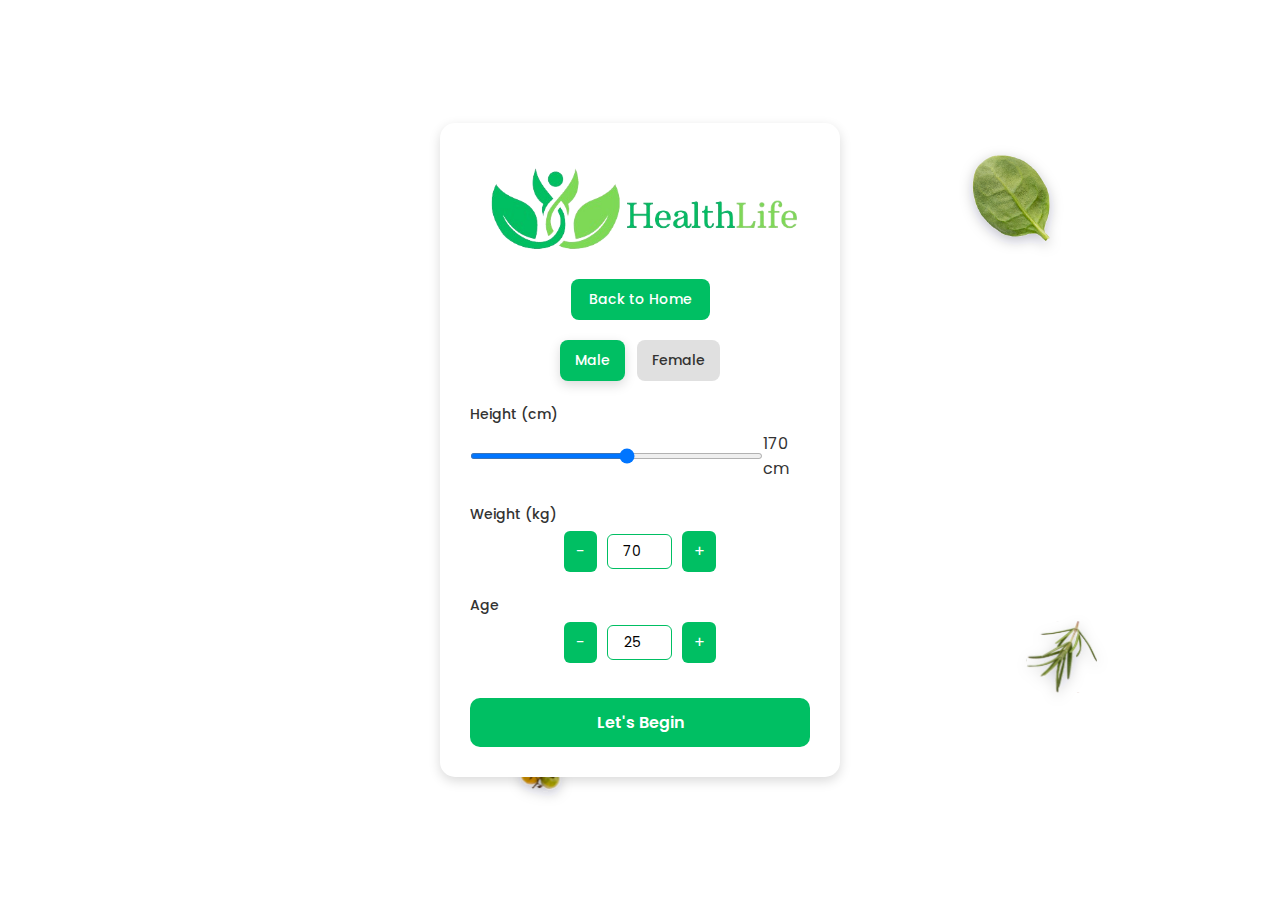
==== BMI/bmi.html @ 0bbf42f5 "first commit" ====
<!DOCTYPE html>
<html lang="en">
<head>
  <meta charset="UTF-8">
  <meta name="viewport" content="width=device-width, initial-scale=1.0">
  <link rel="stylesheet" href="/BMI/bmi.css">
  <link rel="shortcut icon" href="/Assets/Favicon.png" type="image/x-icon">
  <title>HealthLife | Bmi</title>
</head>
<body>
  <div class="container" id="calculatorPage">
    
    <img src="/Assets/Logo.png" alt="logo" class="title">
    <a href="/index.html"><button class="home-btn">Back to Home</button></a>

    <div class="gender-selector">
        <button id="male" class="gender-btn active" onclick="selectGender('male')">Male</button>
        <button id="female" class="gender-btn" onclick="selectGender('female')">Female</button>
    </div>
    
    <div class="input-group">
        <label for="height">Height (cm)</label>
        <div class="slider-container">
            <input type="range" id="height" min="100" max="230" value="170" step="1" oninput="updateHeight()">
            <span id="heightValue">170 cm</span>
        </div>
    </div>

    <div class="input-group">
        <label for="weight">Weight (kg)</label>
        <div class="number-input">
            <button class="adjust-btn" onclick="adjustWeight(-1)">-</button>
            <input type="number" id="weight" value="70">
            <button class="adjust-btn" onclick="adjustWeight(1)">+</button>
        </div>
    </div>

    <div class="input-group">
        <label for="age">Age</label>
        <div class="number-input">
            <button class="adjust-btn" onclick="adjustAge(-1)">-</button>
            <input type="number" id="age" value="25">
            <button class="adjust-btn" onclick="adjustAge(1)">+</button>
        </div>
    </div>

    <button class="calculate-btn" onclick="calculateBMI()">Let's Begin</button>
</div>

<div class="result-container" id="resultPage">
    <h2>BMI Results</h2>
    <div class="bmi-circle">
        <p id="bmiValue">--</p>
    </div>
    <p id="bmiCategory">--</p>
    <button class="back-btn" onclick="goBack()">Back</button>
</div>
</section>
<script src="/BMI/bmi.js"></script>
</body>
</html>
---- BMI/bmi.css ----
@import url("https://fonts.googleapis.com/css2?family=Poppins:wght@300;400;600&display=swap");

:root {
  --primary-color: #00bf63;
  --secondary-color: #7ed957;
  --text-color: #333;
  --bg-light: #f9f9f9;
  --bg-white: #ffffff;
  --shadow: 0 4px 12px rgba(0, 0, 0, 0.15);
}

* {
  margin: 0;
  padding: 0;
  box-sizing: border-box;
  font-family: "Poppins", sans-serif;
}

body {
  background-image: url("/Assets/Background.svg");
  background-size: cover;
  background-position: center;
  color: var(--text-color);
  display: flex;
  justify-content: center;
  align-items: center;
  height: 100vh;
  padding: 15px;
}

.container,
.result-container {
  background: var(--bg-white);
  padding: 30px;
  border-radius: 15px;
  box-shadow: var(--shadow);
  text-align: center;
  max-width: 400px;
  width: 90%;
  transition: all 0.3s ease-in-out;
}

.container:hover {
  transform: scale(1.02);
}

.title {
  width: 100%;
  height: auto;
}

.home-btn {
  background: var(--primary-color);
  color: white;
  padding: 10px 18px;
  font-size: 14px;
  border: none;
  border-radius: 8px;
  cursor: pointer;
  font-weight: 500;
  transition: 0.3s;
  margin-bottom: 20px;
}

.home-btn:hover {
  background: var(--secondary-color);
  transform: translateY(-2px);
}

.gender-selector {
  display: flex;
  justify-content: center;
  gap: 12px;
  margin-bottom: 20px;
}

.gender-btn {
  padding: 10px 15px;
  border: none;
  border-radius: 8px;
  cursor: pointer;
  font-size: 14px;
  font-weight: 500;
  background: #e0e0e0;
  color: var(--text-color);
  transition: all 0.3s ease-in-out;
}

.gender-btn:hover,
.gender-btn.active {
  background: var(--primary-color);
  color: white;
  box-shadow: var(--shadow);
}

.input-group {
  margin-bottom: 20px;
  text-align: left;
}

label {
  font-size: 14px;
  font-weight: 500;
  color: var(--text-color);
}

.number-input {
  display: flex;
  align-items: center;
  justify-content: center;
  gap: 10px;
  margin-top: 5px;
}

.adjust-btn {
  background: var(--primary-color);
  color: white;
  border: none;
  padding: 8px 12px;
  font-size: 16px;
  cursor: pointer;
  border-radius: 6px;
  transition: 0.3s;
}

.adjust-btn:hover {
  background: var(--secondary-color);
  transform: scale(1.1);
}

input[type="number"] {
  width: 65px;
  text-align: center;
  font-size: 14px;
  padding: 6px;
  border: 1px solid var(--primary-color);
  border-radius: 6px;
  outline: none;
}

.slider-container {
  display: flex;
  align-items: center;
  justify-content: space-between;
  width: 100%;
  margin-top: 5px;
}

input[type="range"] {
  width: 100%;
  height: 6px;
  border-radius: 5px;
  background: linear-gradient(to right, var(--primary-color) 50%, #ccc 50%);
  outline: none;
  transition: background 0.15s;
}

input[type="range"]::-webkit-slider-thumb {
  -webkit-appearance: none;
  width: 18px;
  height: 18px;
  background: var(--primary-color);
  border-radius: 50%;
  cursor: pointer;
}

.calculate-btn {
  background: var(--primary-color);
  color: white;
  padding: 12px;
  font-size: 16px;
  border: none;
  border-radius: 10px;
  cursor: pointer;
  width: 100%;
  font-weight: 600;
  transition: 0.3s;
  margin-top: 15px;
}

.calculate-btn:hover {
  background: var(--secondary-color);
  transform: scale(1.05);
}

.result-container {
  display: none;
  text-align: center;
}

.bmi-circle {
  width: 120px;
  height: 120px;
  border-radius: 50%;
  background: var(--primary-color);
  display: flex;
  align-items: center;
  justify-content: center;
  color: white;
  font-size: 24px;
  font-weight: bold;
  margin: 20px auto;
  box-shadow: var(--shadow);
  transition: transform 0.3s ease-in-out;
}

.bmi-circle:hover {
  transform: rotate(10deg);
}

.bmi-status {
  font-size: 16px;
  font-weight: bold;
  margin-top: 10px;
  text-transform: uppercase;
  color: var(--text-color);
}

.back-btn {
  background: var(--primary-color);
  color: white;
  padding: 10px;
  font-size: 14px;
  border: none;
  border-radius: 8px;
  cursor: pointer;
  width: 100%;
  font-weight: 500;
  transition: 0.3s;
  margin-top: 15px;
}

.back-btn:hover {
  background: var(--secondary-color);
  transform: translateY(-2px);
}

@media (max-width: 480px) {
  .container,
  .result-container {
    padding: 20px;
  }

  .gender-selector {
    flex-direction: column;
    gap: 8px;
  }

  .gender-btn {
    width: 100%;
  }
}
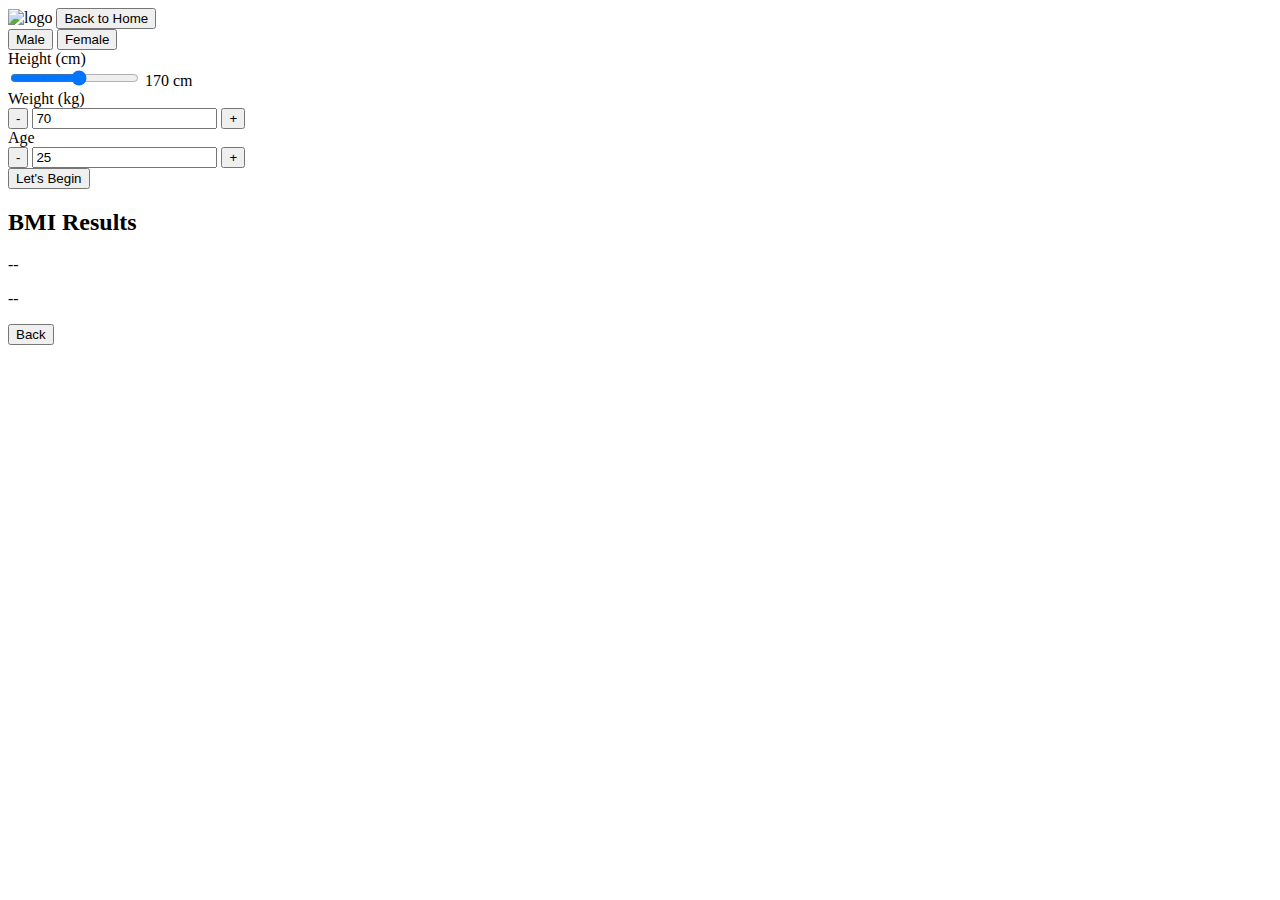
==== commit bb24a800: "firstt" ====
--- a/BMI/bmi.html
+++ b/BMI/bmi.html
@@ -3,15 +3,15 @@
 <head>
   <meta charset="UTF-8">
   <meta name="viewport" content="width=device-width, initial-scale=1.0">
-  <link rel="stylesheet" href="/BMI/bmi.css">
-  <link rel="shortcut icon" href="/Assets/Favicon.png" type="image/x-icon">
+  <link rel="stylesheet" href="BMI/bmi.css">
+  <link rel="shortcut icon" href="Assets/Favicon.png" type="image/x-icon">
   <title>HealthLife | Bmi</title>
 </head>
 <body>
   <div class="container" id="calculatorPage">
     
-    <img src="/Assets/Logo.png" alt="logo" class="title">
-    <a href="/index.html"><button class="home-btn">Back to Home</button></a>
+    <img src="Assets/Logo.png" alt="logo" class="title">
+    <a href="index.html"><button class="home-btn">Back to Home</button></a>
 
     <div class="gender-selector">
         <button id="male" class="gender-btn active" onclick="selectGender('male')">Male</button>
@@ -56,6 +56,6 @@
     <button class="back-btn" onclick="goBack()">Back</button>
 </div>
 </section>
-<script src="/BMI/bmi.js"></script>
+<script src="BMI/bmi.js"></script>
 </body>
 </html>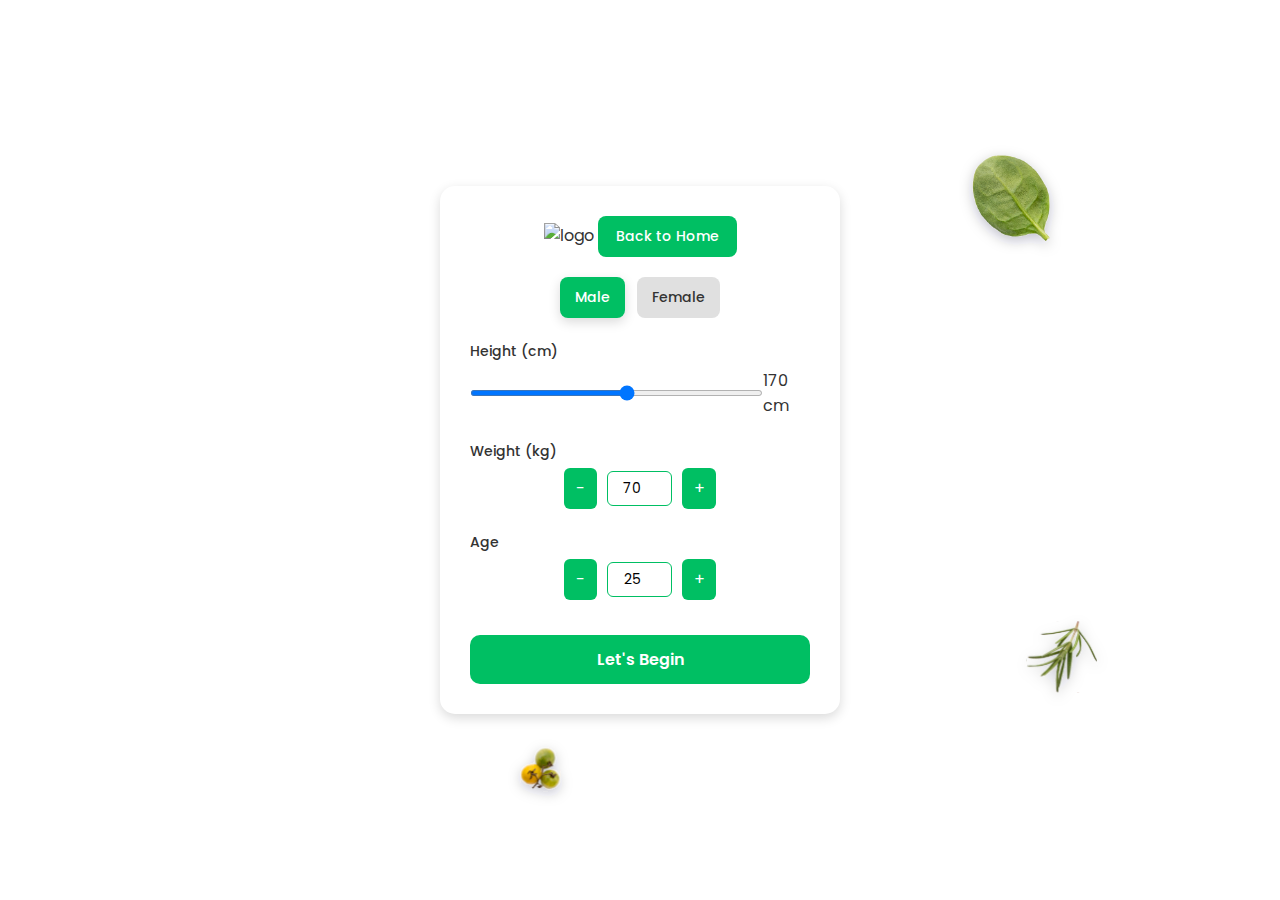
==== commit f7e89a32: "lastbro" ====
--- a/BMI/bmi.html
+++ b/BMI/bmi.html
@@ -3,7 +3,7 @@
 <head>
   <meta charset="UTF-8">
   <meta name="viewport" content="width=device-width, initial-scale=1.0">
-  <link rel="stylesheet" href="BMI/bmi.css">
+  <link rel="stylesheet" href="/BMI/bmi.css">
   <link rel="shortcut icon" href="Assets/Favicon.png" type="image/x-icon">
   <title>HealthLife | Bmi</title>
 </head>
@@ -56,6 +56,6 @@
     <button class="back-btn" onclick="goBack()">Back</button>
 </div>
 </section>
-<script src="BMI/bmi.js"></script>
+<script src="/BMI/bmi.js"></script>
 </body>
 </html>--- a/BMI/bmi.css
+++ b/BMI/bmi.css
@@ -0,0 +1,252 @@
+@import url("https://fonts.googleapis.com/css2?family=Poppins:wght@300;400;600&display=swap");
+
+:root {
+  --primary-color: #00bf63;
+  --secondary-color: #7ed957;
+  --text-color: #333;
+  --bg-light: #f9f9f9;
+  --bg-white: #ffffff;
+  --shadow: 0 4px 12px rgba(0, 0, 0, 0.15);
+}
+
+* {
+  margin: 0;
+  padding: 0;
+  box-sizing: border-box;
+  font-family: "Poppins", sans-serif;
+}
+
+body {
+  background-image: url("/Assets/Background.svg");
+  background-size: cover;
+  background-position: center;
+  color: var(--text-color);
+  display: flex;
+  justify-content: center;
+  align-items: center;
+  height: 100vh;
+  padding: 15px;
+}
+
+.container,
+.result-container {
+  background: var(--bg-white);
+  padding: 30px;
+  border-radius: 15px;
+  box-shadow: var(--shadow);
+  text-align: center;
+  max-width: 400px;
+  width: 90%;
+  transition: all 0.3s ease-in-out;
+}
+
+.container:hover {
+  transform: scale(1.02);
+}
+
+.title {
+  width: 100%;
+  height: auto;
+}
+
+.home-btn {
+  background: var(--primary-color);
+  color: white;
+  padding: 10px 18px;
+  font-size: 14px;
+  border: none;
+  border-radius: 8px;
+  cursor: pointer;
+  font-weight: 500;
+  transition: 0.3s;
+  margin-bottom: 20px;
+}
+
+.home-btn:hover {
+  background: var(--secondary-color);
+  transform: translateY(-2px);
+}
+
+.gender-selector {
+  display: flex;
+  justify-content: center;
+  gap: 12px;
+  margin-bottom: 20px;
+}
+
+.gender-btn {
+  padding: 10px 15px;
+  border: none;
+  border-radius: 8px;
+  cursor: pointer;
+  font-size: 14px;
+  font-weight: 500;
+  background: #e0e0e0;
+  color: var(--text-color);
+  transition: all 0.3s ease-in-out;
+}
+
+.gender-btn:hover,
+.gender-btn.active {
+  background: var(--primary-color);
+  color: white;
+  box-shadow: var(--shadow);
+}
+
+.input-group {
+  margin-bottom: 20px;
+  text-align: left;
+}
+
+label {
+  font-size: 14px;
+  font-weight: 500;
+  color: var(--text-color);
+}
+
+.number-input {
+  display: flex;
+  align-items: center;
+  justify-content: center;
+  gap: 10px;
+  margin-top: 5px;
+}
+
+.adjust-btn {
+  background: var(--primary-color);
+  color: white;
+  border: none;
+  padding: 8px 12px;
+  font-size: 16px;
+  cursor: pointer;
+  border-radius: 6px;
+  transition: 0.3s;
+}
+
+.adjust-btn:hover {
+  background: var(--secondary-color);
+  transform: scale(1.1);
+}
+
+input[type="number"] {
+  width: 65px;
+  text-align: center;
+  font-size: 14px;
+  padding: 6px;
+  border: 1px solid var(--primary-color);
+  border-radius: 6px;
+  outline: none;
+}
+
+.slider-container {
+  display: flex;
+  align-items: center;
+  justify-content: space-between;
+  width: 100%;
+  margin-top: 5px;
+}
+
+input[type="range"] {
+  width: 100%;
+  height: 6px;
+  border-radius: 5px;
+  background: linear-gradient(to right, var(--primary-color) 50%, #ccc 50%);
+  outline: none;
+  transition: background 0.15s;
+}
+
+input[type="range"]::-webkit-slider-thumb {
+  -webkit-appearance: none;
+  width: 18px;
+  height: 18px;
+  background: var(--primary-color);
+  border-radius: 50%;
+  cursor: pointer;
+}
+
+.calculate-btn {
+  background: var(--primary-color);
+  color: white;
+  padding: 12px;
+  font-size: 16px;
+  border: none;
+  border-radius: 10px;
+  cursor: pointer;
+  width: 100%;
+  font-weight: 600;
+  transition: 0.3s;
+  margin-top: 15px;
+}
+
+.calculate-btn:hover {
+  background: var(--secondary-color);
+  transform: scale(1.05);
+}
+
+.result-container {
+  display: none;
+  text-align: center;
+}
+
+.bmi-circle {
+  width: 120px;
+  height: 120px;
+  border-radius: 50%;
+  background: var(--primary-color);
+  display: flex;
+  align-items: center;
+  justify-content: center;
+  color: white;
+  font-size: 24px;
+  font-weight: bold;
+  margin: 20px auto;
+  box-shadow: var(--shadow);
+  transition: transform 0.3s ease-in-out;
+}
+
+.bmi-circle:hover {
+  transform: rotate(10deg);
+}
+
+.bmi-status {
+  font-size: 16px;
+  font-weight: bold;
+  margin-top: 10px;
+  text-transform: uppercase;
+  color: var(--text-color);
+}
+
+.back-btn {
+  background: var(--primary-color);
+  color: white;
+  padding: 10px;
+  font-size: 14px;
+  border: none;
+  border-radius: 8px;
+  cursor: pointer;
+  width: 100%;
+  font-weight: 500;
+  transition: 0.3s;
+  margin-top: 15px;
+}
+
+.back-btn:hover {
+  background: var(--secondary-color);
+  transform: translateY(-2px);
+}
+
+@media (max-width: 480px) {
+  .container,
+  .result-container {
+    padding: 20px;
+  }
+
+  .gender-selector {
+    flex-direction: column;
+    gap: 8px;
+  }
+
+  .gender-btn {
+    width: 100%;
+  }
+}
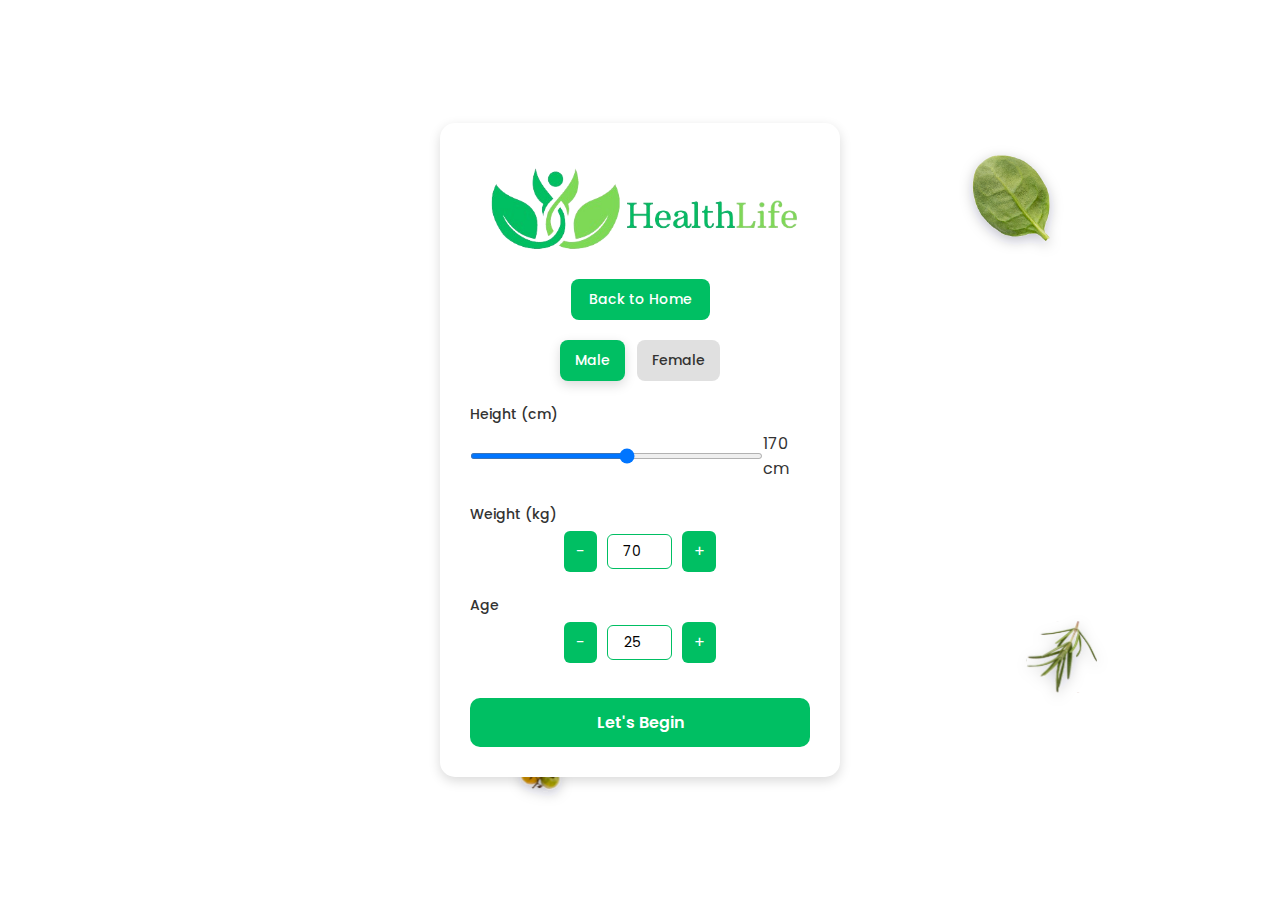
==== commit 985b02d2: "M" ====
--- a/BMI/bmi.html
+++ b/BMI/bmi.html
@@ -4,14 +4,14 @@
   <meta charset="UTF-8">
   <meta name="viewport" content="width=device-width, initial-scale=1.0">
   <link rel="stylesheet" href="/BMI/bmi.css">
-  <link rel="shortcut icon" href="Assets/Favicon.png" type="image/x-icon">
+  <link rel="shortcut icon" href="/Assets/Favicon.png" type="image/x-icon">
   <title>HealthLife | Bmi</title>
 </head>
 <body>
   <div class="container" id="calculatorPage">
     
-    <img src="Assets/Logo.png" alt="logo" class="title">
-    <a href="index.html"><button class="home-btn">Back to Home</button></a>
+    <img src="/Assets/Logo.png" alt="logo" class="title">
+    <a href="/index.html"><button class="home-btn">Back to Home</button></a>
 
     <div class="gender-selector">
         <button id="male" class="gender-btn active" onclick="selectGender('male')">Male</button>
